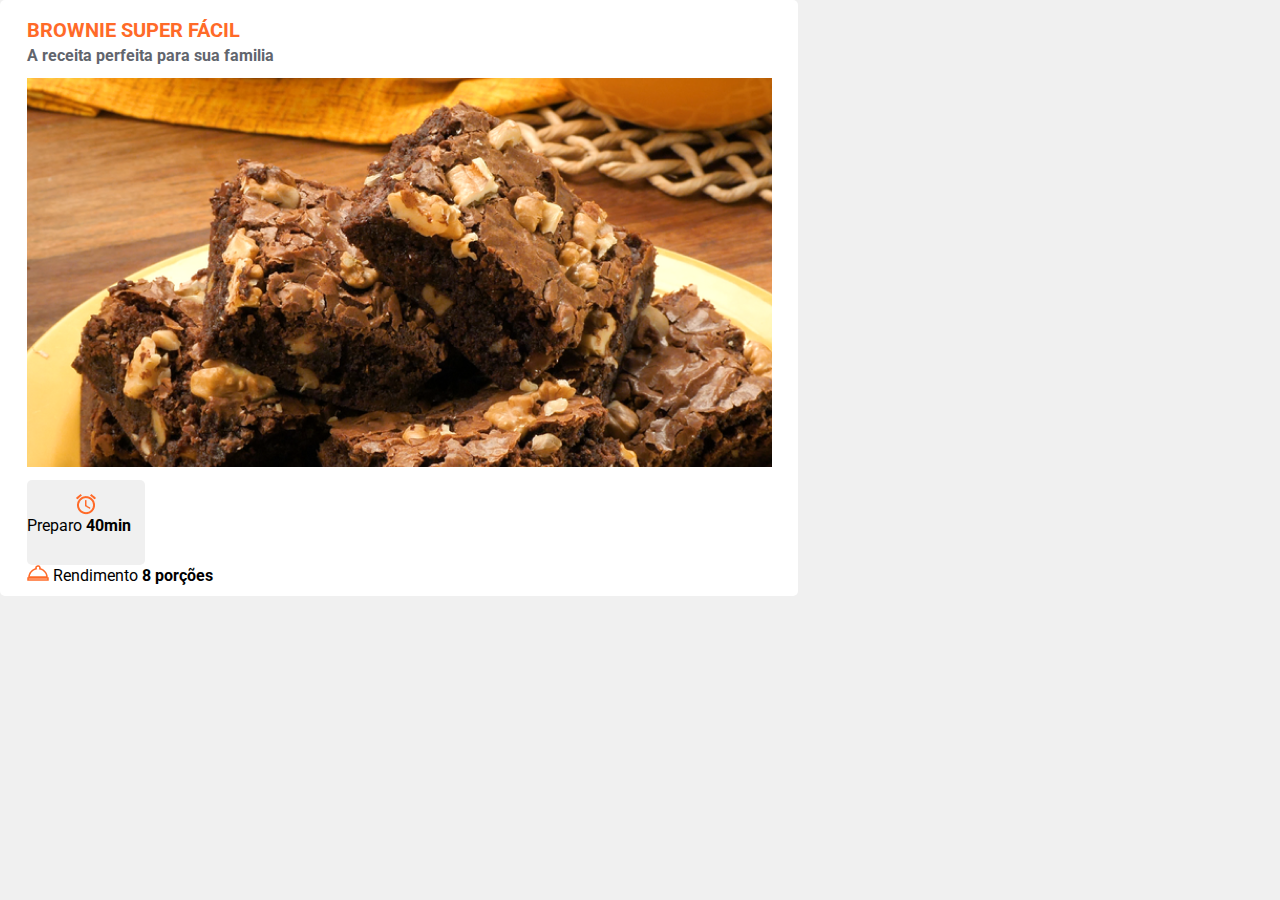
==== HTC-Brownie/Index.html @ 0edfcd52 "Init" ====
<!DOCTYPE html>
<html lang="pt-BR">
  <head>
    <meta charset="UTF-8" />
    <link rel="preconnect" href="https://fonts.googleapis.com" />
    <link rel="preconnect" href="https://fonts.gstatic.com" crossorigin />
    <link
      href="https://fonts.googleapis.com/css2?family=Roboto:wght@400;700&display=swap"
      rel="stylesheet"
    />
    <link rel="stylesheet" href="reset.css" />
    <link rel="stylesheet" href="styles.css" />
    <title>Receita de Brownie</title>
  </head>

  <body>
    <div class="box">
      <h1 class="title">Brownie Super Fácil</h1>
      <h2 class="sub-title">A receita perfeita para sua familia</h2>
      <img
        class="image"
        src="Foto-Brownie.png"
        alt="Pedaços de brownie em um prato"
        title="Pedaços de brownie em um prato"
      />

      <div class="alarm-box">
        <img src="alarm.png" alt="Icone de alarme" class="alarm-picture" />
        <span class="info-text">Preparo</span>
        <b>40min</b>
      </div>

      <div class="room-service">
        <img src="room_service.png" />
        <span>Rendimento</span>
        <b>8 porções</b>
      </div>
      
    </div>
  </body>
</html>
---- HTC-Brownie/styles.css ----
body {
  background-color: #f0f0f0;
}

.box {
  background-color: #ffffff;
  border-radius: 5px;
  width: 798px;
  padding-top: 20px;
  padding-left: 27px;
  padding-right: 26px;
  padding-bottom: 12px;
  box-sizing: border-box;
}

.title {
  color: #ff6a28;
  font-size: 20px;
  text-transform: uppercase;
  font-weight: 700;
}

.sub-title {
  margin-top: 8px;
  font-size: 16px;
  color: #61656d;
}

.image {
  margin-top: 14px;
}

.alarm-box {
  margin-top: 10px;
  background-color: #f0f0f0;
  border-radius: 5px;
  width: 118px;
  height: 85px;
  
}

.alarm-picture {
  margin-top: 14px;
  margin-left: 49px;
  margin-left: 49px;

}

.room-service {

}
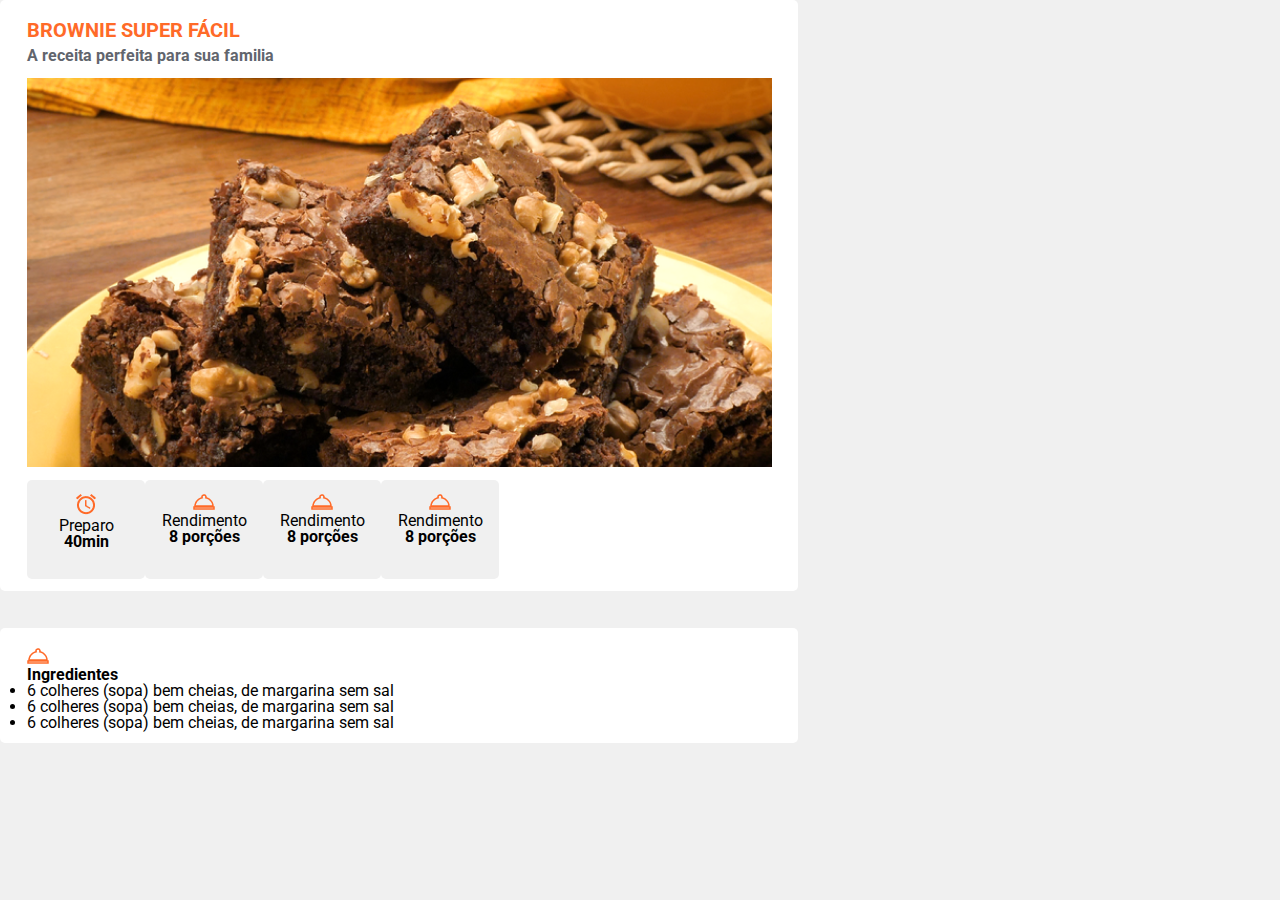
==== commit 06829d28: "Add files via upload" ====
--- a/HTC-Brownie/Index.html
+++ b/HTC-Brownie/Index.html
@@ -24,18 +24,58 @@
         title="Pedaços de brownie em um prato"
       />
 
-      <div class="alarm-box">
-        <img src="alarm.png" alt="Icone de alarme" class="alarm-picture" />
-        <span class="info-text">Preparo</span>
-        <b>40min</b>
+      <div class="mini-boxes">
+        <div class="mini-box">
+          <div>
+            <img src="alarm.png" alt="Icone de alarme" class="alarm-picture" />
+          </div>
+          <span class="info-text">Preparo</span>
+          <b>40min</b>
+        </div>
+
+        <div class="mini-box">
+          <div>
+            <img src="room_service.png" />
+          </div>
+          <span>Rendimento</span>
+          <b>8 porções</b>
+        </div>
+
+        <div class="mini-box">
+          <div>
+            <img src="room_service.png" />
+          </div>
+          <span>Rendimento</span>
+          <b>8 porções</b>
+        </div>
+
+        <div class="mini-box">
+          <div>
+            <img src="room_service.png" />
+          </div>
+          <span>Rendimento</span>
+          <b>8 porções</b>
+        </div>
+      </div>
+      
+      
+      
+    </div>
+
+    <div class="ingredients-box">
+      
+      <div>
+        <img src="room_service.png" />
+        <h3 class="ingredients">Ingredientes</h3>
       </div>
 
-      <div class="room-service">
-        <img src="room_service.png" />
-        <span>Rendimento</span>
-        <b>8 porções</b>
-      </div>
+      <ul class="ingredients-list">
+        <li>6 colheres (sopa) bem cheias, de margarina sem sal</li>
+        <li>6 colheres (sopa) bem cheias, de margarina sem sal</li>
+        <li>6 colheres (sopa) bem cheias, de margarina sem sal</li>
+      </ul>
+      
       
     </div>
-  </body>
+    </body>
 </html>
--- a/HTC-Brownie/styles.css
+++ b/HTC-Brownie/styles.css
@@ -11,6 +11,7 @@
   padding-right: 26px;
   padding-bottom: 12px;
   box-sizing: border-box;
+  margin-bottom: 37px;
 }
 
 .title {
@@ -30,22 +31,32 @@
   margin-top: 14px;
 }
 
-.alarm-box {
+.mini-boxes {
+  display: flex;
+  flex-direction: row;
+}
+
+.mini-box {
   margin-top: 10px;
   background-color: #f0f0f0;
   border-radius: 5px;
   width: 118px;
   height: 85px;
-  
+  display: flex;
+  flex-direction: column;
+  align-items: center;
+  padding-top: 14px;
 }
 
-.alarm-picture {
-  margin-top: 14px;
-  margin-left: 49px;
-  margin-left: 49px;
-
+.ingredients-box {
+  background-color: #ffffff;
+  border-radius: 5px;
+  width: 798px;
+  padding-top: 20px;
+  padding-left: 27px;
+  padding-right: 26px;
+  padding-bottom: 12px;
+  box-sizing: border-box;
+  margin-bottom: 16px;
 }
 
-.room-service {
-
-}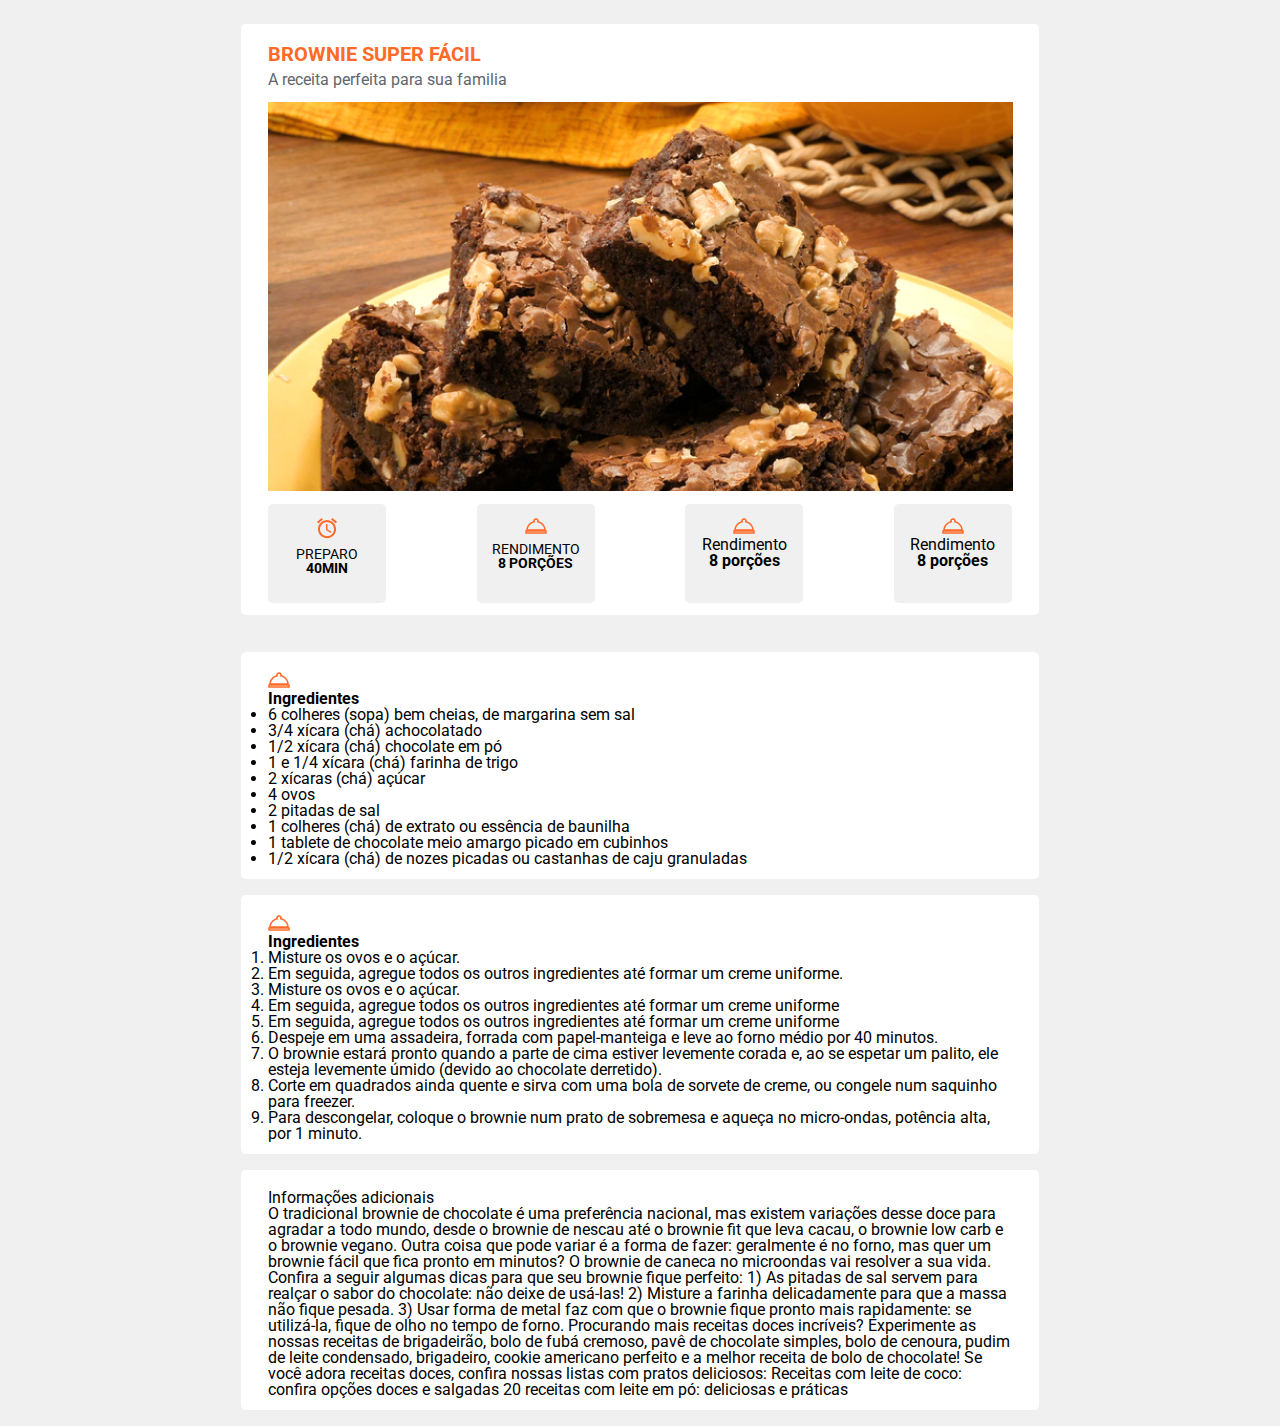
==== commit a94d1656: "Add files via upload" ====
--- a/HTC-Brownie/Index.html
+++ b/HTC-Brownie/Index.html
@@ -15,8 +15,11 @@
 
   <body>
     <div class="box">
-      <h1 class="title">Brownie Super Fácil</h1>
-      <h2 class="sub-title">A receita perfeita para sua familia</h2>
+      <div class="title-box">
+        <h1 class="title">Brownie Super Fácil</h1>
+        <h2 class="sub-title">A receita perfeita para sua familia</h2>
+      </div>
+
       <img
         class="image"
         src="Foto-Brownie.png"
@@ -26,19 +29,27 @@
 
       <div class="mini-boxes">
         <div class="mini-box">
-          <div>
+          <div class="mini-box-image">
             <img src="alarm.png" alt="Icone de alarme" class="alarm-picture" />
           </div>
-          <span class="info-text">Preparo</span>
-          <b>40min</b>
+          <div class="mini-box-text">
+            <span>Preparo</span>
+            <b>40min</b>
+          </div>
         </div>
 
         <div class="mini-box">
-          <div>
-            <img src="room_service.png" />
+          <div class="mini-box-image">
+            <img
+              src="room_service.png"
+              alt="Icone de serviço"
+              class="room-service-picture"
+            />
           </div>
-          <span>Rendimento</span>
-          <b>8 porções</b>
+          <div class="mini-box-text">
+            <span>Rendimento</span>
+            <b>8 porções</b>
+          </div>
         </div>
 
         <div class="mini-box">
@@ -57,13 +68,9 @@
           <b>8 porções</b>
         </div>
       </div>
-      
-      
-      
     </div>
 
     <div class="ingredients-box">
-      
       <div>
         <img src="room_service.png" />
         <h3 class="ingredients">Ingredientes</h3>
@@ -71,11 +78,88 @@
 
       <ul class="ingredients-list">
         <li>6 colheres (sopa) bem cheias, de margarina sem sal</li>
-        <li>6 colheres (sopa) bem cheias, de margarina sem sal</li>
-        <li>6 colheres (sopa) bem cheias, de margarina sem sal</li>
+        <li>3/4 xícara (chá) achocolatado</li>
+        <li>1/2 xícara (chá) chocolate em pó</li>
+        <li>1 e 1/4 xícara (chá) farinha de trigo</li>
+        <li>2 xícaras (chá) açúcar</li>
+        <li>4 ovos</li>
+        <li>2 pitadas de sal</li>
+        <li>1 colheres (chá) de extrato ou essência de baunilha</li>
+        <li>1 tablete de chocolate meio amargo picado em cubinhos</li>
+        <li>
+          1/2 xícara (chá) de nozes picadas ou castanhas de caju granuladas
+        </li>
       </ul>
-      
-      
     </div>
-    </body>
+
+    <div class="prep-box">
+      <div>
+        <img src="room_service.png" />
+        <h4 class="prep">Ingredientes</h4>
+      </div>
+
+      <ol>
+        <li>Misture os ovos e o açúcar.</li>
+        <li>
+          Em seguida, agregue todos os outros ingredientes até formar um creme
+          uniforme.
+        </li>
+        <li>Misture os ovos e o açúcar.</li>
+        <li>
+          Em seguida, agregue todos os outros ingredientes até formar um creme
+          uniforme
+        </li>
+        <li>
+          Em seguida, agregue todos os outros ingredientes até formar um creme
+          uniforme
+        </li>
+        <li>
+          Despeje em uma assadeira, forrada com papel-manteiga e leve ao forno
+          médio por 40 minutos.
+        </li>
+        <li>
+          O brownie estará pronto quando a parte de cima estiver levemente
+          corada e, ao se espetar um palito, ele esteja levemente úmido (devido
+          ao chocolate derretido).
+        </li>
+        <li>
+          Corte em quadrados ainda quente e sirva com uma bola de sorvete de
+          creme, ou congele num saquinho para freezer.
+        </li>
+        <li>
+          Para descongelar, coloque o brownie num prato de sobremesa e aqueça no
+          micro-ondas, potência alta, por 1 minuto.
+        </li>
+      </ol>
+    </div>
+
+    <div class="adcional-info-box">
+      <div>
+        <span>Informações adicionais</span>
+      </div>
+
+      <div class="adcional-info-text">
+        <p>
+          O tradicional brownie de chocolate é uma preferência nacional, mas
+          existem variações desse doce para agradar a todo mundo, desde o
+          brownie de nescau até o brownie fit que leva cacau, o brownie low carb
+          e o brownie vegano. Outra coisa que pode variar é a forma de fazer:
+          geralmente é no forno, mas quer um brownie fácil que fica pronto em
+          minutos? O brownie de caneca no microondas vai resolver a sua vida.
+          Confira a seguir algumas dicas para que seu brownie fique perfeito: 1)
+          As pitadas de sal servem para realçar o sabor do chocolate: não deixe
+          de usá-las! 2) Misture a farinha delicadamente para que a massa não
+          fique pesada. 3) Usar forma de metal faz com que o brownie fique
+          pronto mais rapidamente: se utilizá-la, fique de olho no tempo de
+          forno. Procurando mais receitas doces incríveis? Experimente as nossas
+          receitas de brigadeirão, bolo de fubá cremoso, pavê de chocolate
+          simples, bolo de cenoura, pudim de leite condensado, brigadeiro,
+          cookie americano perfeito e a melhor receita de bolo de chocolate! Se
+          você adora receitas doces, confira nossas listas com pratos
+          deliciosos: Receitas com leite de coco: confira opções doces e
+          salgadas 20 receitas com leite em pó: deliciosas e práticas
+        </p>
+      </div>
+    </div>
+  </body>
 </html>
--- a/HTC-Brownie/styles.css
+++ b/HTC-Brownie/styles.css
@@ -1,17 +1,19 @@
 body {
   background-color: #f0f0f0;
+  display: flex;
+  flex-direction: column;
+  justify-content: center;
+  align-items: center;
 }
 
 .box {
   background-color: #ffffff;
   border-radius: 5px;
   width: 798px;
-  padding-top: 20px;
-  padding-left: 27px;
-  padding-right: 26px;
-  padding-bottom: 12px;
+  padding: 20px 27px 12px;
   box-sizing: border-box;
   margin-bottom: 37px;
+  margin-top: 24px;
 }
 
 .title {
@@ -25,6 +27,7 @@
   margin-top: 8px;
   font-size: 16px;
   color: #61656d;
+  font-weight: 400;
 }
 
 .image {
@@ -34,6 +37,7 @@
 .mini-boxes {
   display: flex;
   flex-direction: row;
+  justify-content: space-between;
 }
 
 .mini-box {
@@ -48,7 +52,23 @@
   padding-top: 14px;
 }
 
-.ingredients-box {
+.mini-box-image {
+  margin-bottom: 4.86px;
+  align-items: center;
+}
+
+.mini-box-text {
+  font-size: 14px;
+  text-transform: uppercase;
+  display: flex;
+  flex-direction: column;
+  align-items: center;
+  margin-bottom: 14px;
+}
+
+.ingredients-box,
+.prep-box,
+.adcional-info-box {
   background-color: #ffffff;
   border-radius: 5px;
   width: 798px;
@@ -59,4 +79,3 @@
   box-sizing: border-box;
   margin-bottom: 16px;
 }
-
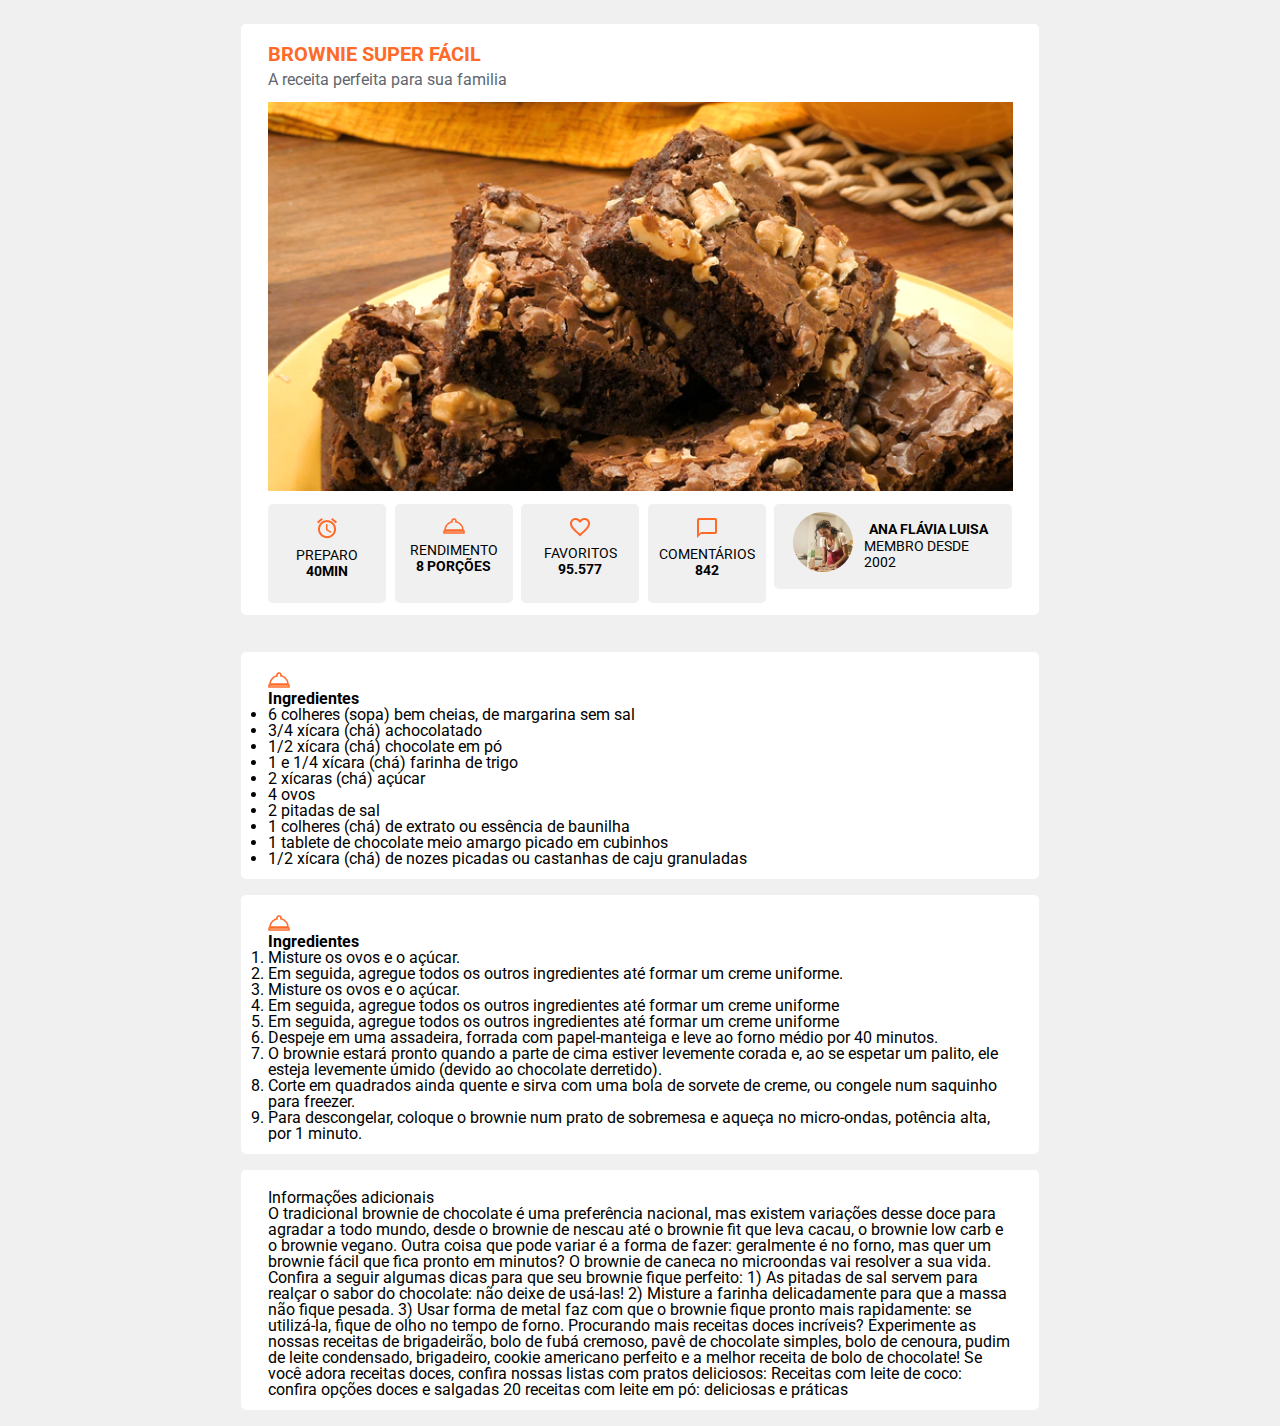
==== commit d0e2e608: "Add files via upload" ====
--- a/HTC-Brownie/Index.html
+++ b/HTC-Brownie/Index.html
@@ -53,20 +53,50 @@
         </div>
 
         <div class="mini-box">
-          <div>
-            <img src="room_service.png" />
+          <div class="mini-box-image">
+            <img
+              src="favorite_border.png"
+              alt="Icone de favorito"
+              class="room-service-picture"
+            />
           </div>
-          <span>Rendimento</span>
-          <b>8 porções</b>
+          <div class="mini-box-text">
+            <span>Favoritos</span>
+            <b>95.577</b>
+          </div>
         </div>
 
         <div class="mini-box">
-          <div>
-            <img src="room_service.png" />
+          <div class="mini-box-image">
+            <img
+              src="chat_bubble_outline.png"
+              alt="Icone de chat"
+              class="room-service-picture"
+            />
           </div>
-          <span>Rendimento</span>
-          <b>8 porções</b>
+          <div class="mini-box-text">
+            <span>Comentários</span>
+            <b>842</b>
+          </div>
         </div>
+
+
+        <div class="mini-box-photo">
+          <div class="mini-box-image">
+            <img
+              src="Foto.png"
+              alt="Foto de uma mulher cozinhando"
+              class="photo-mini-box"
+            />
+          </div>
+          <div class="mini-box-text-photo">
+            <b>Ana Flávia Luisa</b>
+            <span>Membro desde 2002</span>
+          </div>
+        </div>
+
+
+
       </div>
     </div>
 
--- a/HTC-Brownie/styles.css
+++ b/HTC-Brownie/styles.css
@@ -36,7 +36,6 @@
 
 .mini-boxes {
   display: flex;
-  flex-direction: row;
   justify-content: space-between;
 }
 
@@ -64,6 +63,34 @@
   flex-direction: column;
   align-items: center;
   margin-bottom: 14px;
+  line-height: 16.41px;
+  font-weight: 400;
+}
+
+.mini-box-photo {
+  margin-top: 10px;
+  background-color: #f0f0f0;
+  border-radius: 5px;
+  width: 238px;
+  height: 85px;
+  display: flex;
+  justify-content: center;
+  align-items: center;
+}
+
+.photo-mini-box {
+  margin: 12px 0px 13px 19px;
+}
+
+.mini-box-text-photo {
+  font-size: 14px;
+  text-transform: uppercase;
+  display: flex;
+  flex-direction: column;
+  align-items: center;
+  margin: 26px 19px 27px 11px;
+  margin-bottom: 27px;
+  line-height: 16.41px;
 }
 
 .ingredients-box,
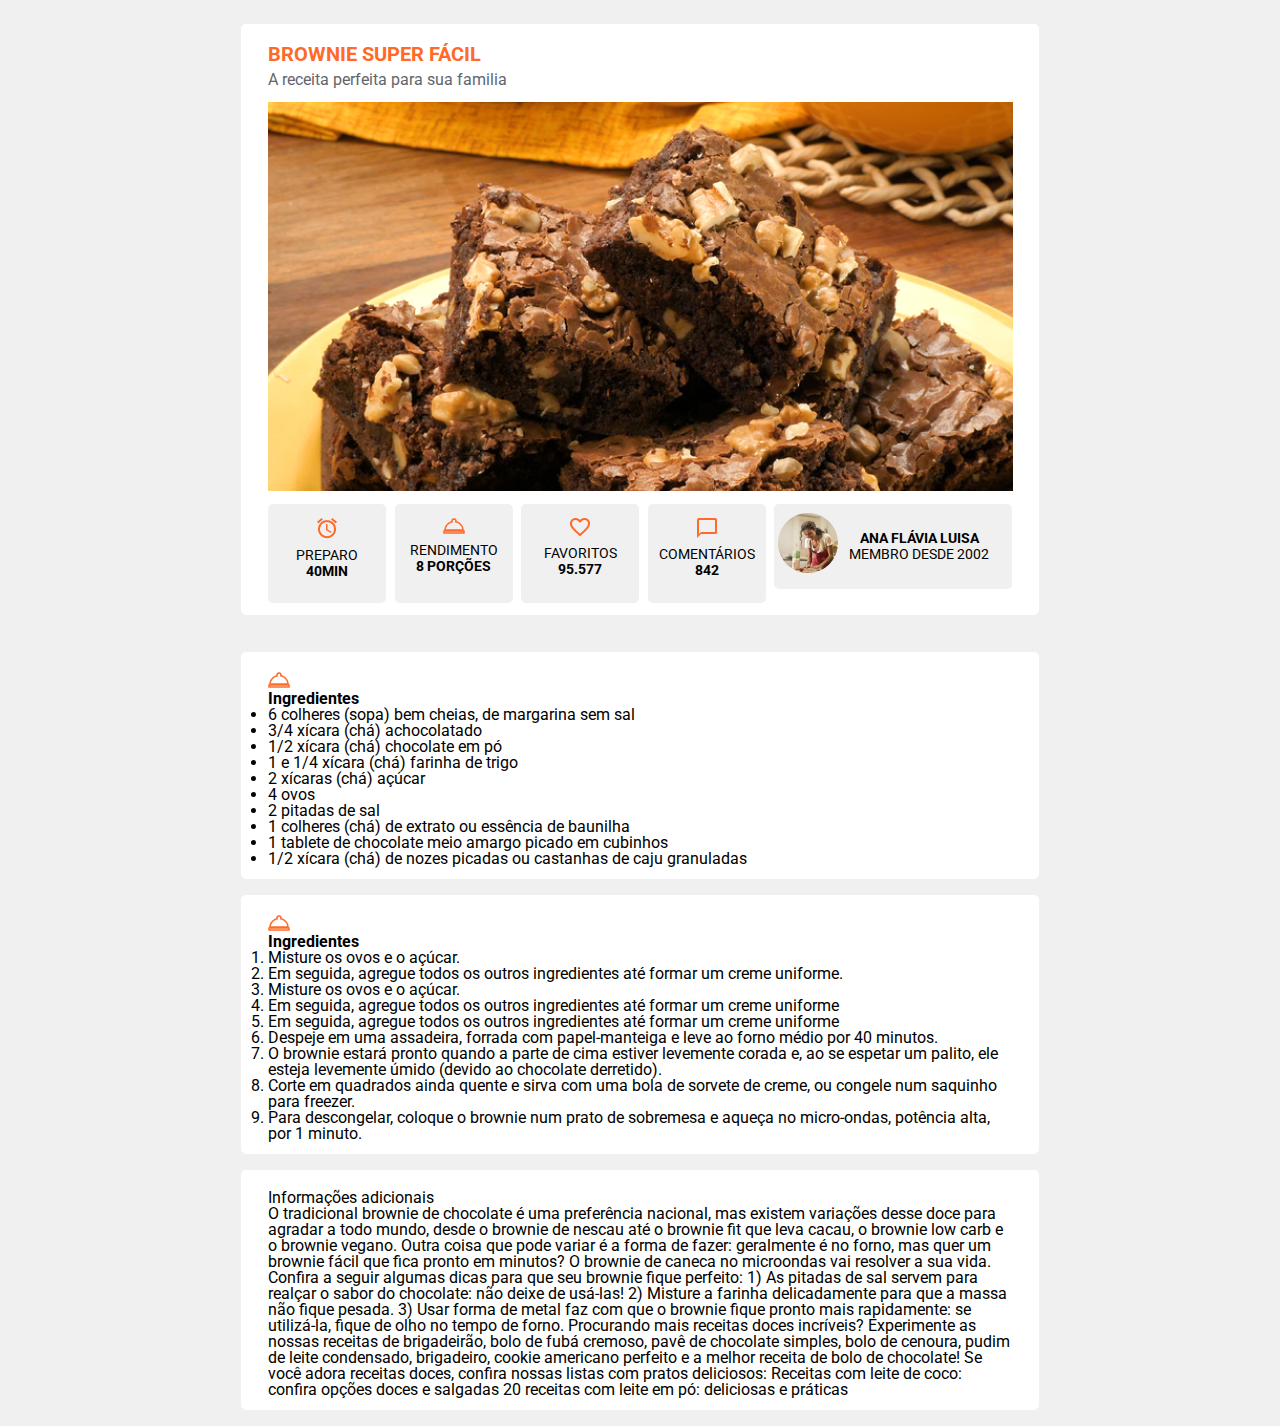
==== commit 639f8395: "Add files via upload" ====
--- a/HTC-Brownie/Index.html
+++ b/HTC-Brownie/Index.html
@@ -28,68 +28,68 @@
       />
 
       <div class="mini-boxes">
-        <div class="mini-box">
-          <div class="mini-box-image">
+        <div class="info-box">
+          <div class="info-box-image">
             <img src="alarm.png" alt="Icone de alarme" class="alarm-picture" />
           </div>
-          <div class="mini-box-text">
+          <div class="info-box-text">
             <span>Preparo</span>
             <b>40min</b>
           </div>
         </div>
 
-        <div class="mini-box">
-          <div class="mini-box-image">
+        <div class="info-box">
+          <div class="info-box-image">
             <img
               src="room_service.png"
               alt="Icone de serviço"
               class="room-service-picture"
             />
           </div>
-          <div class="mini-box-text">
+          <div class="info-box-text">
             <span>Rendimento</span>
             <b>8 porções</b>
           </div>
         </div>
 
-        <div class="mini-box">
-          <div class="mini-box-image">
+        <div class="info-box">
+          <div class="info-box-image">
             <img
               src="favorite_border.png"
               alt="Icone de favorito"
               class="room-service-picture"
             />
           </div>
-          <div class="mini-box-text">
+          <div class="info-box-text">
             <span>Favoritos</span>
             <b>95.577</b>
           </div>
         </div>
 
-        <div class="mini-box">
-          <div class="mini-box-image">
+        <div class="info-box">
+          <div class="info-box-image">
             <img
               src="chat_bubble_outline.png"
               alt="Icone de chat"
               class="room-service-picture"
             />
           </div>
-          <div class="mini-box-text">
+          <div class="info-box-text">
             <span>Comentários</span>
             <b>842</b>
           </div>
         </div>
 
 
-        <div class="mini-box-photo">
-          <div class="mini-box-image">
+        <div class="info-box-photo">
+          <div class="info-box-image">
             <img
               src="Foto.png"
               alt="Foto de uma mulher cozinhando"
               class="photo-mini-box"
             />
           </div>
-          <div class="mini-box-text-photo">
+          <div class="info-box-text-photo">
             <b>Ana Flávia Luisa</b>
             <span>Membro desde 2002</span>
           </div>
--- a/HTC-Brownie/styles.css
+++ b/HTC-Brownie/styles.css
@@ -39,7 +39,7 @@
   justify-content: space-between;
 }
 
-.mini-box {
+.info-box {
   margin-top: 10px;
   background-color: #f0f0f0;
   border-radius: 5px;
@@ -51,12 +51,12 @@
   padding-top: 14px;
 }
 
-.mini-box-image {
+.info-box-image {
   margin-bottom: 4.86px;
   align-items: center;
 }
 
-.mini-box-text {
+.info-box-text {
   font-size: 14px;
   text-transform: uppercase;
   display: flex;
@@ -67,7 +67,7 @@
   font-weight: 400;
 }
 
-.mini-box-photo {
+.info-box-photo {
   margin-top: 10px;
   background-color: #f0f0f0;
   border-radius: 5px;
@@ -78,11 +78,11 @@
   align-items: center;
 }
 
-.photo-mini-box {
+.photo-info-box {
   margin: 12px 0px 13px 19px;
 }
 
-.mini-box-text-photo {
+.info-box-text-photo {
   font-size: 14px;
   text-transform: uppercase;
   display: flex;
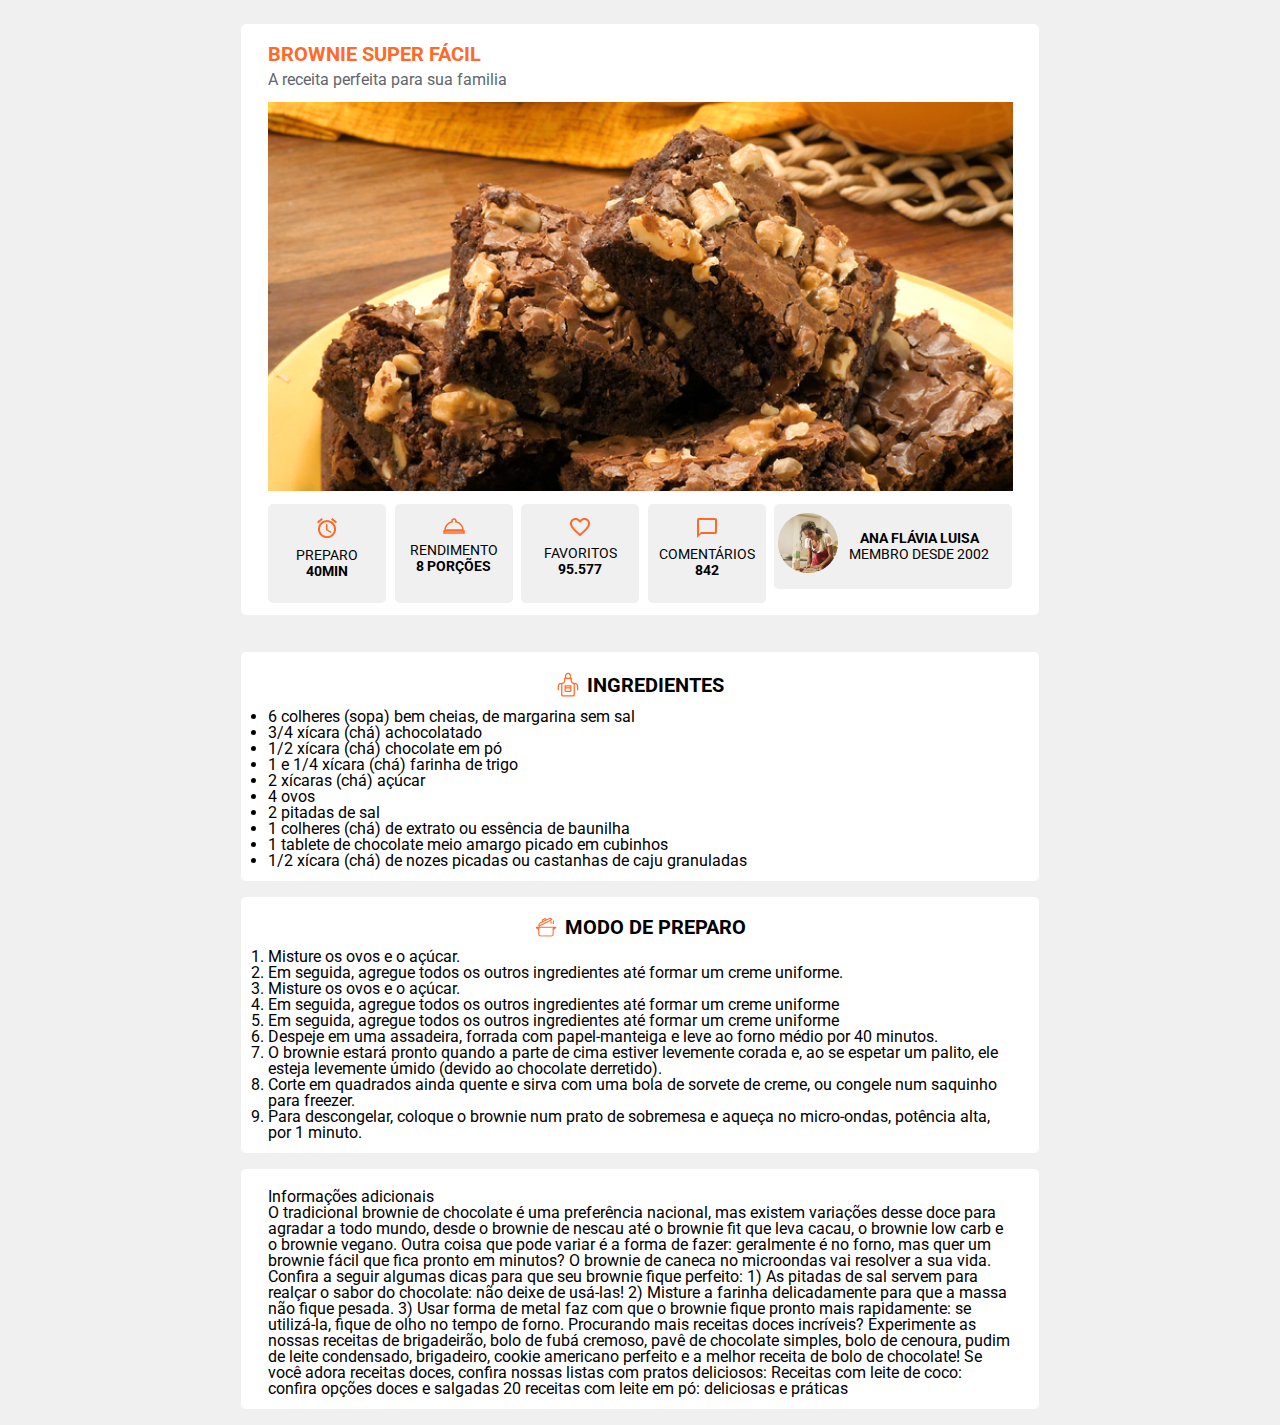
==== commit 78595abb: "Add files via upload" ====
--- a/HTC-Brownie/Index.html
+++ b/HTC-Brownie/Index.html
@@ -80,7 +80,6 @@
           </div>
         </div>
 
-
         <div class="info-box-photo">
           <div class="info-box-image">
             <img
@@ -94,15 +93,12 @@
             <span>Membro desde 2002</span>
           </div>
         </div>
-
-
-
       </div>
     </div>
 
     <div class="ingredients-box">
-      <div>
-        <img src="room_service.png" />
+      <div class="ingredients-title">
+        <img src="Avental.png" alt="Icone de um avental" />
         <h3 class="ingredients">Ingredientes</h3>
       </div>
 
@@ -123,9 +119,9 @@
     </div>
 
     <div class="prep-box">
-      <div>
-        <img src="room_service.png" />
-        <h4 class="prep">Ingredientes</h4>
+      <div class="prep-title">
+        <img src="Panela.png" alt="Icone de uma panela" />
+        <h4 class="prep">Modo de preparo</h4>
       </div>
 
       <ol>
--- a/HTC-Brownie/styles.css
+++ b/HTC-Brownie/styles.css
@@ -106,3 +106,17 @@
   box-sizing: border-box;
   margin-bottom: 16px;
 }
+
+.ingredients-title, .prep-title {
+  display: flex;
+  justify-content: center;
+  align-items: center;
+  margin-bottom: 12px;
+  text-transform: uppercase;
+  font-weight: 700;
+  font-size: 20px;
+}
+
+.prep, .ingredients {
+  margin-left: 8px ;
+}
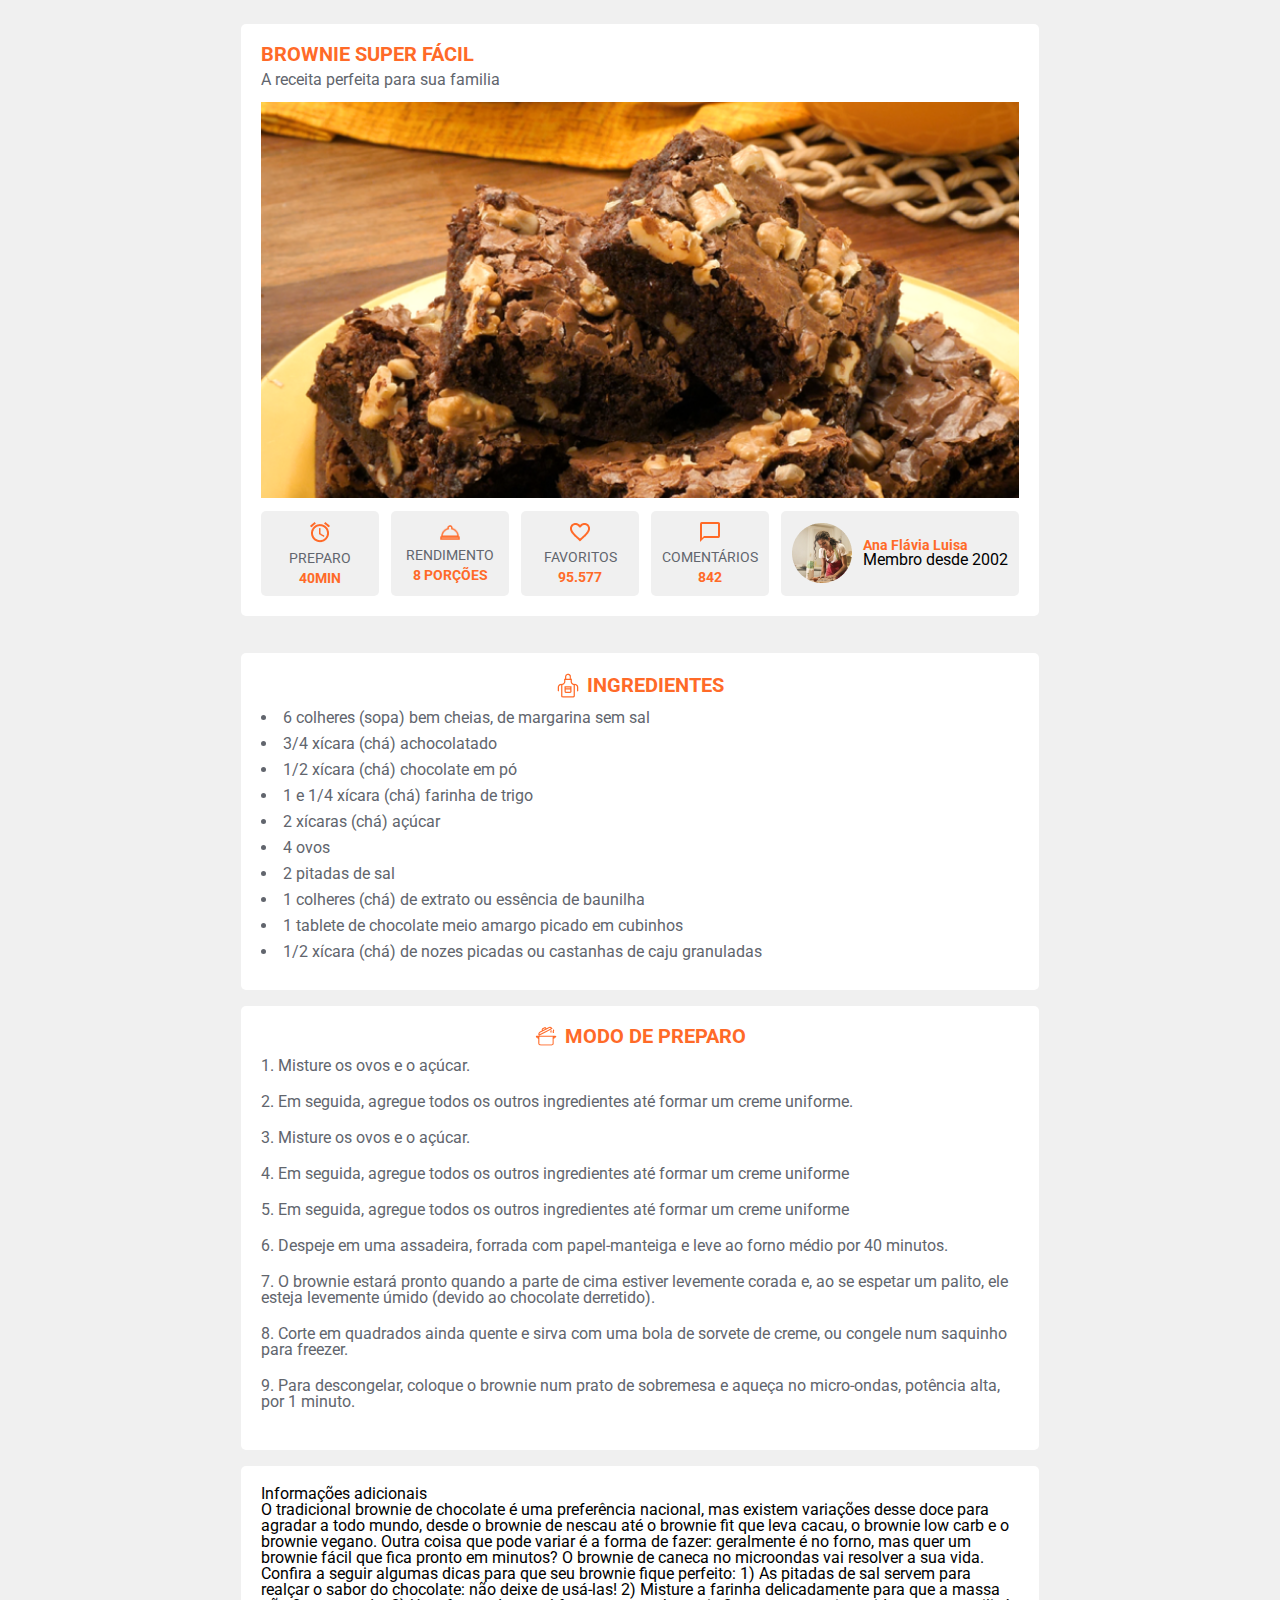
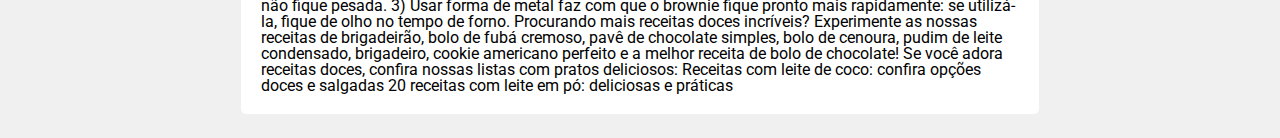
==== commit 679d5198: "Add files via upload" ====
--- a/HTC-Brownie/Index.html
+++ b/HTC-Brownie/Index.html
@@ -22,144 +22,135 @@
 
       <img
         class="image"
-        src="Foto-Brownie.png"
+        src="./Images/Foto-Brownie.png"
         alt="Pedaços de brownie em um prato"
         title="Pedaços de brownie em um prato"
       />
 
-      <div class="mini-boxes">
+      <div class="info-wrapper">
         <div class="info-box">
-          <div class="info-box-image">
-            <img src="alarm.png" alt="Icone de alarme" class="alarm-picture" />
-          </div>
-          <div class="info-box-text">
-            <span>Preparo</span>
-            <b>40min</b>
-          </div>
+          <img src="./Images/alarm.png" alt="Icone de alarme" class="icon" />
+          <span class="info-text">Preparo</span>
+          <strong class="info-strong-text">40min</strong>
         </div>
 
         <div class="info-box">
-          <div class="info-box-image">
-            <img
-              src="room_service.png"
-              alt="Icone de serviço"
-              class="room-service-picture"
-            />
-          </div>
-          <div class="info-box-text">
-            <span>Rendimento</span>
-            <b>8 porções</b>
-          </div>
+          <img
+            src="./Images/room_service.png"
+            alt="Icone de serviço"
+            class="icon"
+          />
+          <span class="info-text">Rendimento</span>
+          <strong class="info-strong-text">8 porções</strong>
         </div>
 
         <div class="info-box">
-          <div class="info-box-image">
-            <img
-              src="favorite_border.png"
-              alt="Icone de favorito"
-              class="room-service-picture"
-            />
-          </div>
-          <div class="info-box-text">
-            <span>Favoritos</span>
-            <b>95.577</b>
-          </div>
+          <img
+            src="./Images/favorite_border.png"
+            alt="Icone de favorito"
+            class="icon"
+          />
+
+          <span class="info-text">Favoritos</span>
+          <strong class="info-strong-text">95.577</strong>
         </div>
 
         <div class="info-box">
-          <div class="info-box-image">
-            <img
-              src="chat_bubble_outline.png"
-              alt="Icone de chat"
-              class="room-service-picture"
-            />
-          </div>
-          <div class="info-box-text">
-            <span>Comentários</span>
-            <b>842</b>
-          </div>
+          <img
+            src="./Images/chat_bubble_outline.png"
+            alt="Icone de chat"
+            class="icon"
+          />
+
+          <span class="info-text">Comentários</span>
+          <strong class="info-strong-text">842</strong>
         </div>
 
-        <div class="info-box-photo">
-          <div class="info-box-image">
-            <img
-              src="Foto.png"
-              alt="Foto de uma mulher cozinhando"
-              class="photo-mini-box"
-            />
-          </div>
-          <div class="info-box-text-photo">
-            <b>Ana Flávia Luisa</b>
-            <span>Membro desde 2002</span>
+        <div class="owner-box">
+          <img
+            src="./Images/Foto.png"
+            alt="Foto de uma mulher cozinhando"
+            class="owner-image"
+          />
+
+          <div class="owner-info-wrapper">
+            <strong class="owner-name">Ana Flávia Luisa</strong>
+            <span class="owner-info">Membro desde 2002</span>
           </div>
         </div>
       </div>
     </div>
 
-    <div class="ingredients-box">
-      <div class="ingredients-title">
-        <img src="Avental.png" alt="Icone de um avental" />
-        <h3 class="ingredients">Ingredientes</h3>
+    <div class="ingredients-box box">
+      <div class="title-wrapper">
+        <img src="./Images/Avental.png" alt="Icone de um avental" />
+        <h3 class="title icon-title">Ingredientes</h3>
       </div>
 
-      <ul class="ingredients-list">
-        <li>6 colheres (sopa) bem cheias, de margarina sem sal</li>
-        <li>3/4 xícara (chá) achocolatado</li>
-        <li>1/2 xícara (chá) chocolate em pó</li>
-        <li>1 e 1/4 xícara (chá) farinha de trigo</li>
-        <li>2 xícaras (chá) açúcar</li>
-        <li>4 ovos</li>
-        <li>2 pitadas de sal</li>
-        <li>1 colheres (chá) de extrato ou essência de baunilha</li>
-        <li>1 tablete de chocolate meio amargo picado em cubinhos</li>
-        <li>
+      <ul class="list">
+        <li class="list-item">
+          6 colheres (sopa) bem cheias, de margarina sem sal
+        </li>
+        <li class="list-item">3/4 xícara (chá) achocolatado</li>
+        <li class="list-item">1/2 xícara (chá) chocolate em pó</li>
+        <li class="list-item">1 e 1/4 xícara (chá) farinha de trigo</li>
+        <li class="list-item">2 xícaras (chá) açúcar</li>
+        <li class="list-item">4 ovos</li>
+        <li class="list-item">2 pitadas de sal</li>
+        <li class="list-item">
+          1 colheres (chá) de extrato ou essência de baunilha
+        </li>
+        <li class="list-item">
+          1 tablete de chocolate meio amargo picado em cubinhos
+        </li>
+        <li class="list-item">
           1/2 xícara (chá) de nozes picadas ou castanhas de caju granuladas
         </li>
       </ul>
     </div>
 
-    <div class="prep-box">
-      <div class="prep-title">
-        <img src="Panela.png" alt="Icone de uma panela" />
-        <h4 class="prep">Modo de preparo</h4>
+    <div class="prep-box box">
+      <div class="title-wrapper">
+        <img src="./Images/Panela.png" alt="Icone de uma panela" />
+        <h3 class="title icon-title">Modo de preparo</h3>
       </div>
 
-      <ol>
-        <li>Misture os ovos e o açúcar.</li>
-        <li>
+      <ol class="list">
+        <li class="list-item preparation-item">Misture os ovos e o açúcar.</li>
+        <li class="list-item preparation-item">
           Em seguida, agregue todos os outros ingredientes até formar um creme
           uniforme.
         </li>
-        <li>Misture os ovos e o açúcar.</li>
-        <li>
+        <li class="list-item preparation-item">Misture os ovos e o açúcar.</li>
+        <li class="list-item preparation-item">
           Em seguida, agregue todos os outros ingredientes até formar um creme
           uniforme
         </li>
-        <li>
+        <li class="list-item preparation-item">
           Em seguida, agregue todos os outros ingredientes até formar um creme
           uniforme
         </li>
-        <li>
+        <li class="list-item preparation-item">
           Despeje em uma assadeira, forrada com papel-manteiga e leve ao forno
           médio por 40 minutos.
         </li>
-        <li>
+        <li class="list-item preparation-item">
           O brownie estará pronto quando a parte de cima estiver levemente
           corada e, ao se espetar um palito, ele esteja levemente úmido (devido
           ao chocolate derretido).
         </li>
-        <li>
+        <li class="list-item preparation-item">
           Corte em quadrados ainda quente e sirva com uma bola de sorvete de
           creme, ou congele num saquinho para freezer.
         </li>
-        <li>
+        <li class="list-item preparation-item">
           Para descongelar, coloque o brownie num prato de sobremesa e aqueça no
           micro-ondas, potência alta, por 1 minuto.
         </li>
       </ol>
     </div>
 
-    <div class="adcional-info-box">
+    <div class="adcional-info-box box">
       <div>
         <span>Informações adicionais</span>
       </div>
--- a/HTC-Brownie/styles.css
+++ b/HTC-Brownie/styles.css
@@ -4,16 +4,15 @@
   flex-direction: column;
   justify-content: center;
   align-items: center;
+  padding: 24px;
 }
 
 .box {
   background-color: #ffffff;
   border-radius: 5px;
   width: 798px;
-  padding: 20px 27px 12px;
+  padding: 20px;
   box-sizing: border-box;
-  margin-bottom: 37px;
-  margin-top: 24px;
 }
 
 .title {
@@ -32,9 +31,10 @@
 
 .image {
   margin-top: 14px;
+  width: 100%;
 }
 
-.mini-boxes {
+.info-wrapper {
   display: flex;
   justify-content: space-between;
 }
@@ -47,27 +47,29 @@
   height: 85px;
   display: flex;
   flex-direction: column;
-  align-items: center;
-  padding-top: 14px;
-}
-
-.info-box-image {
-  margin-bottom: 4.86px;
+  justify-content: center;
   align-items: center;
 }
 
-.info-box-text {
+.icon {
+  width: 20px;
+}
+
+.info-text {
   font-size: 14px;
   text-transform: uppercase;
-  display: flex;
-  flex-direction: column;
-  align-items: center;
-  margin-bottom: 14px;
-  line-height: 16.41px;
-  font-weight: 400;
+  color: #61656d;
+  margin-top: 8px;
 }
 
-.info-box-photo {
+.info-strong-text {
+  margin-top: 6px;
+  font-size: 14px;
+  color: #ff6a28;
+  text-transform: uppercase;
+}
+
+.owner-box {
   margin-top: 10px;
   background-color: #f0f0f0;
   border-radius: 5px;
@@ -78,45 +80,56 @@
   align-items: center;
 }
 
-.photo-info-box {
-  margin: 12px 0px 13px 19px;
+.owner-image {
+  width: 60px;
+  height: 60px;
 }
 
-.info-box-text-photo {
-  font-size: 14px;
-  text-transform: uppercase;
+.owner-info-wrapper {
   display: flex;
   flex-direction: column;
-  align-items: center;
-  margin: 26px 19px 27px 11px;
-  margin-bottom: 27px;
-  line-height: 16.41px;
+  margin-left: 11px;
 }
 
-.ingredients-box,
-.prep-box,
-.adcional-info-box {
-  background-color: #ffffff;
-  border-radius: 5px;
-  width: 798px;
-  padding-top: 20px;
-  padding-left: 27px;
-  padding-right: 26px;
-  padding-bottom: 12px;
-  box-sizing: border-box;
-  margin-bottom: 16px;
+.owner-name {
+  font-size: 14px;
+  color: #ff6a28;
+  font-weight: 700;
 }
 
-.ingredients-title, .prep-title {
+.ingredients-box {
+  margin-top: 37px;
+}
+
+.title-wrapper {
   display: flex;
   justify-content: center;
   align-items: center;
-  margin-bottom: 12px;
-  text-transform: uppercase;
-  font-weight: 700;
-  font-size: 20px;
+  width: 100%;
 }
 
-.prep, .ingredients {
-  margin-left: 8px ;
+.icon-title {
+  margin-left: 8px;
 }
+
+.list{
+  list-style-position: inside;
+  margin-top: 12px;
+}
+
+.list-item{
+  margin-bottom: 10px;
+  color: #61656D;
+}
+
+.prep-box{
+  margin-top: 16px;
+}
+
+.preparation-item{
+  margin-bottom: 20px;
+}
+
+.adcional-info-box{
+  margin-top: 16px;
+}
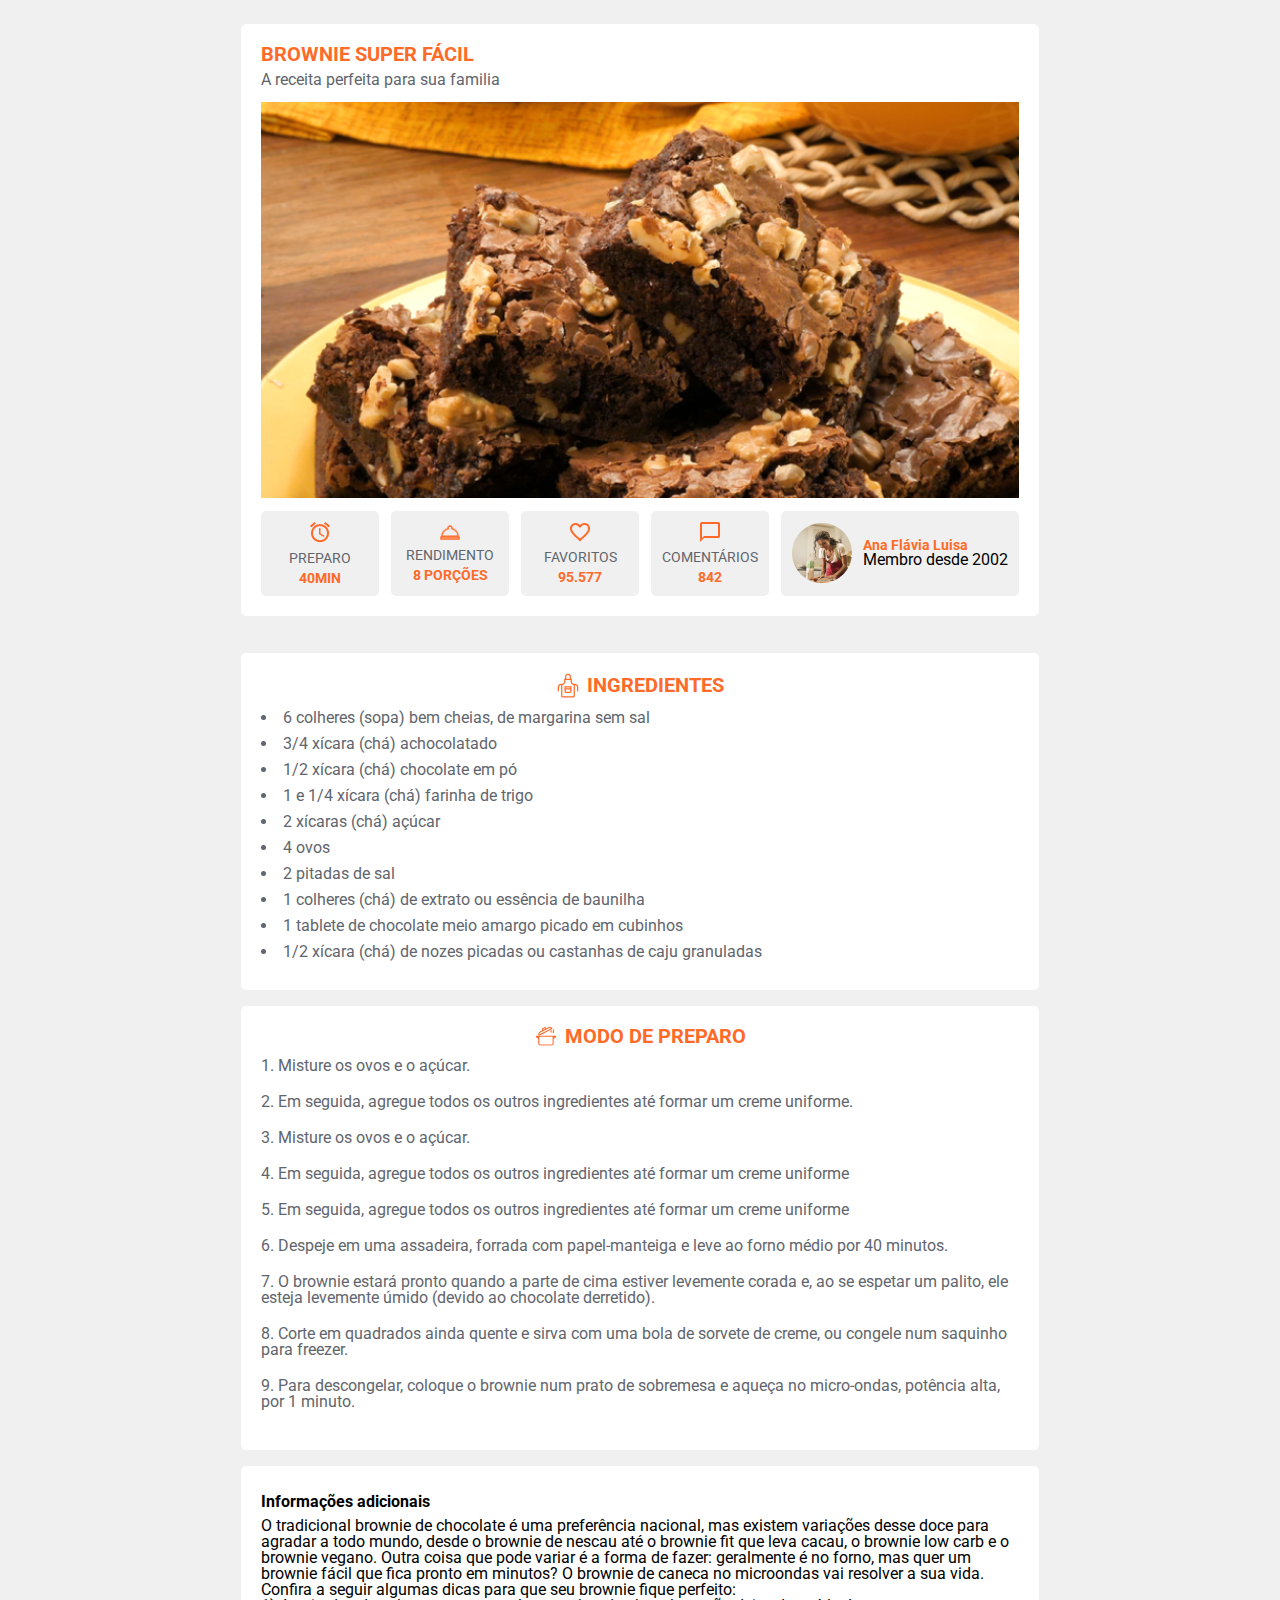
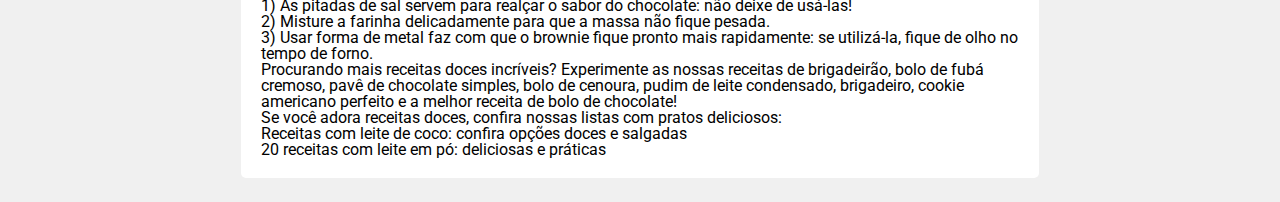
==== commit f47a22ab: "Add files via upload" ====
--- a/HTC-Brownie/Index.html
+++ b/HTC-Brownie/Index.html
@@ -152,7 +152,7 @@
 
     <div class="adcional-info-box box">
       <div>
-        <span>Informações adicionais</span>
+        <h3 class="secundary-title">Informações adicionais</h3>
       </div>
 
       <div class="adcional-info-text">
@@ -163,19 +163,33 @@
           e o brownie vegano. Outra coisa que pode variar é a forma de fazer:
           geralmente é no forno, mas quer um brownie fácil que fica pronto em
           minutos? O brownie de caneca no microondas vai resolver a sua vida.
-          Confira a seguir algumas dicas para que seu brownie fique perfeito: 1)
-          As pitadas de sal servem para realçar o sabor do chocolate: não deixe
-          de usá-las! 2) Misture a farinha delicadamente para que a massa não
-          fique pesada. 3) Usar forma de metal faz com que o brownie fique
-          pronto mais rapidamente: se utilizá-la, fique de olho no tempo de
-          forno. Procurando mais receitas doces incríveis? Experimente as nossas
+        </p>
+        <p>
+          Confira a seguir algumas dicas para que seu brownie fique perfeito:
+        </p>
+        <p>
+          1) As pitadas de sal servem para realçar o sabor do chocolate: não
+          deixe de usá-las!
+        </p>
+        <p>
+          2) Misture a farinha delicadamente para que a massa não fique pesada.
+        </p>
+        <p>
+          3) Usar forma de metal faz com que o brownie fique pronto mais
+          rapidamente: se utilizá-la, fique de olho no tempo de forno.
+        </p>
+        <p>
+          Procurando mais receitas doces incríveis? Experimente as nossas
           receitas de brigadeirão, bolo de fubá cremoso, pavê de chocolate
           simples, bolo de cenoura, pudim de leite condensado, brigadeiro,
-          cookie americano perfeito e a melhor receita de bolo de chocolate! Se
-          você adora receitas doces, confira nossas listas com pratos
-          deliciosos: Receitas com leite de coco: confira opções doces e
-          salgadas 20 receitas com leite em pó: deliciosas e práticas
+          cookie americano perfeito e a melhor receita de bolo de chocolate!
         </p>
+        <p>
+          Se você adora receitas doces, confira nossas listas com pratos
+          deliciosos:
+        </p>
+        <p>Receitas com leite de coco: confira opções doces e salgadas</p>
+        <p>20 receitas com leite em pó: deliciosas e práticas</p>
       </div>
     </div>
   </body>
--- a/HTC-Brownie/styles.css
+++ b/HTC-Brownie/styles.css
@@ -133,3 +133,7 @@
 .adcional-info-box{
   margin-top: 16px;
 }
+
+.secundary-title{
+  padding: 8px 0;
+}